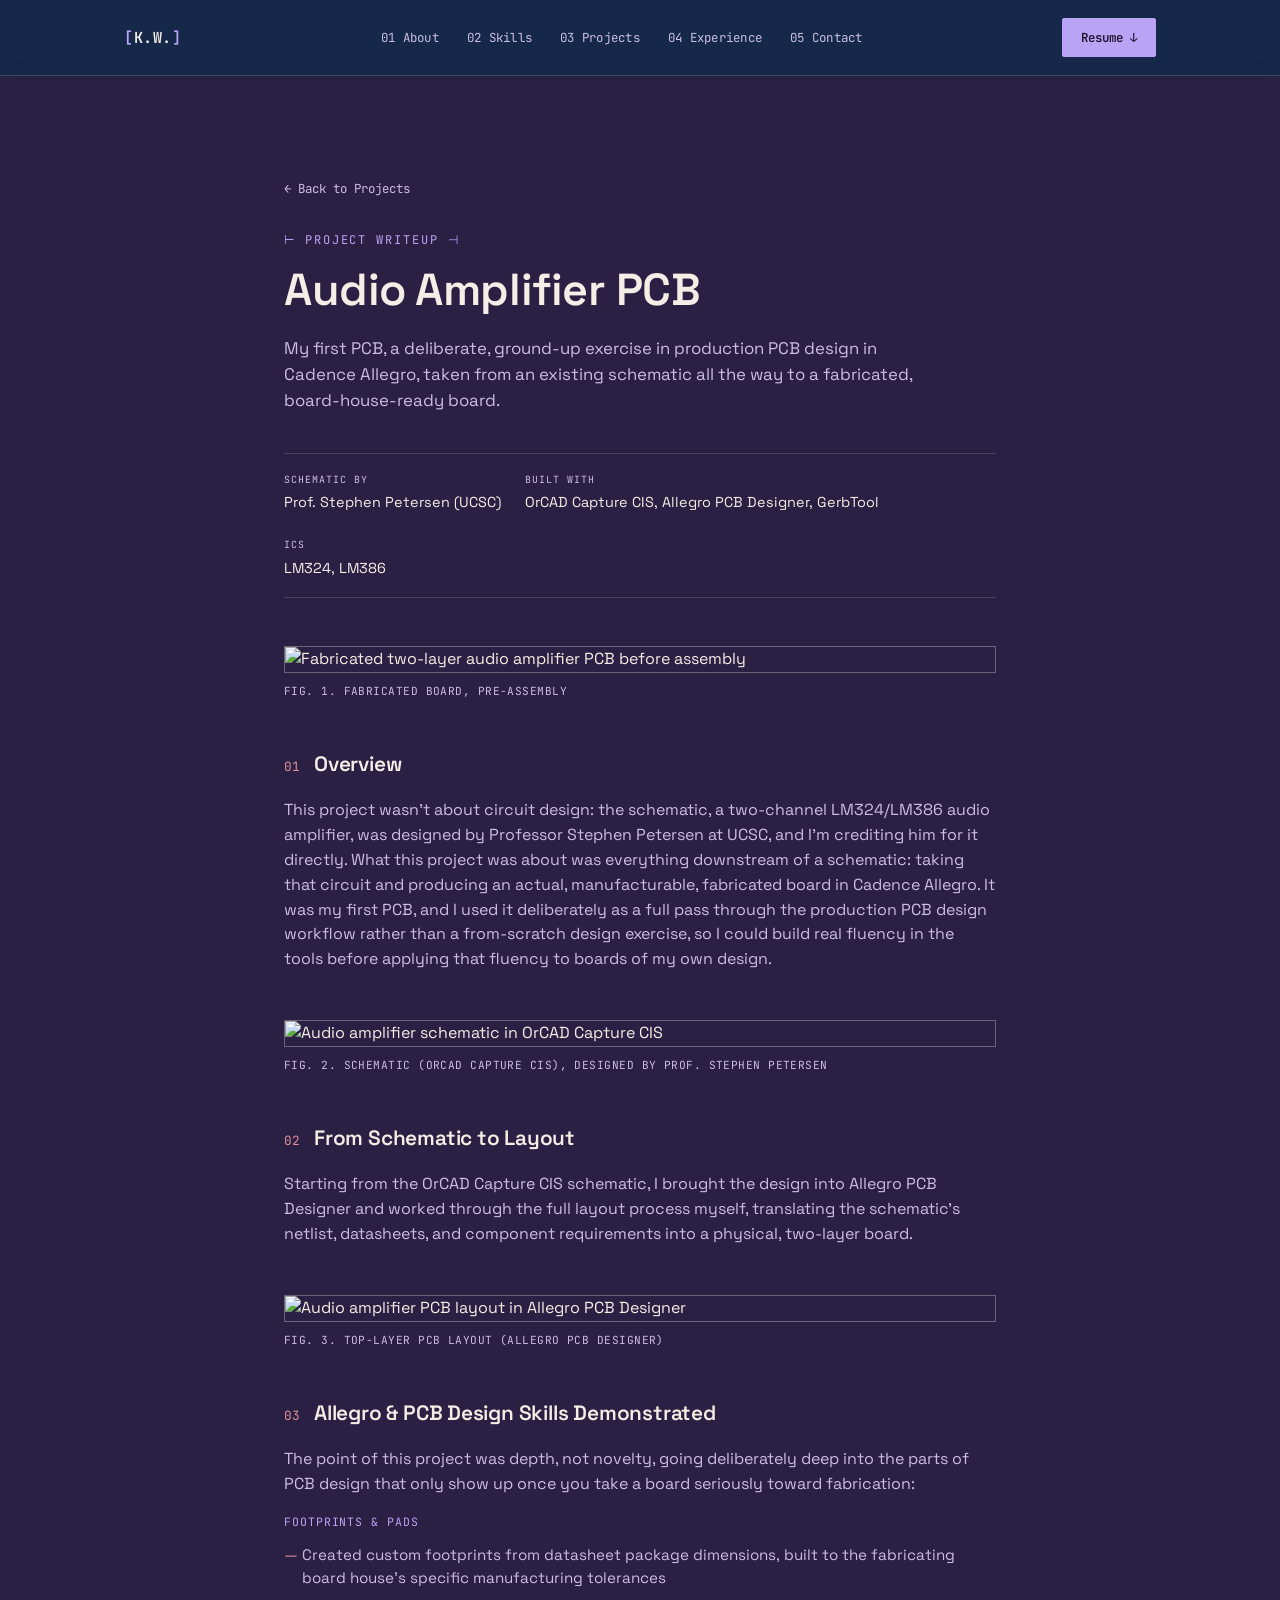
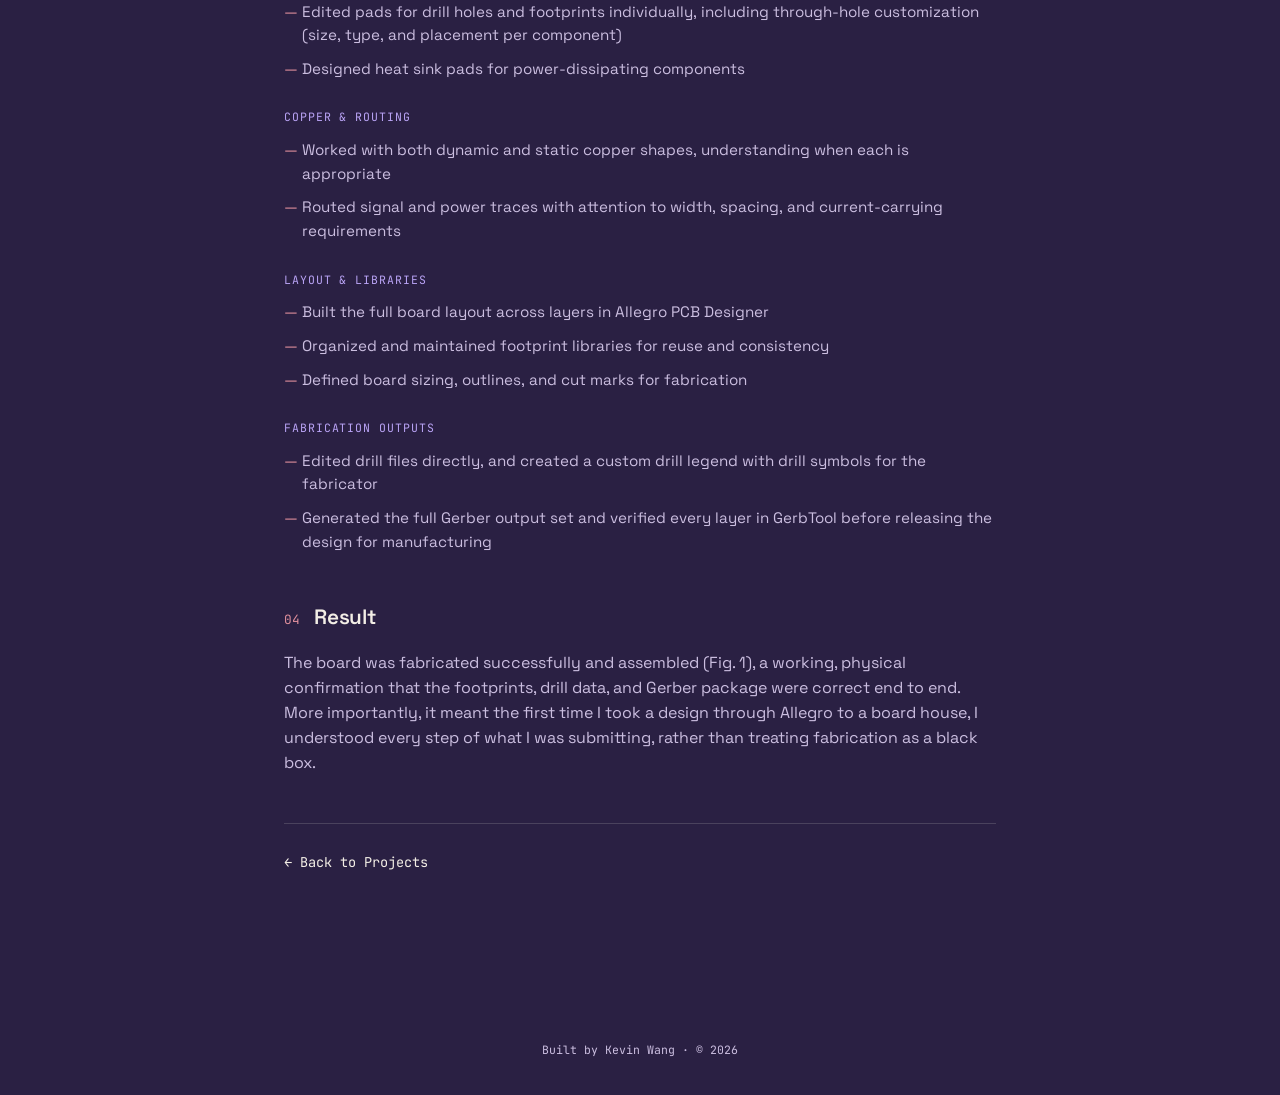
==== audio-amplifier-pcb.html @ eae04068 "initial website upload" ====
<!DOCTYPE html>
<html lang="en">
<head>
<meta charset="UTF-8">
<meta name="viewport" content="width=device-width, initial-scale=1.0">
<title>Audio Amplifier PCB, Kevin Wang</title>
<link rel="preconnect" href="https://fonts.googleapis.com">
<link href="https://fonts.googleapis.com/css2?family=Space+Grotesk:wght@400;500;600;700&family=JetBrains+Mono:wght@400;500;600&display=swap" rel="stylesheet">
<link rel="stylesheet" href="../styles.css">
<style>
  .writeup-shell {
    max-width: 760px;
    margin: 0 auto;
    padding: 100px 24px 120px;
  }
  .writeup-back {
    display: inline-block;
    font-family: var(--font-mono);
    font-size: 0.78rem;
    color: var(--paper-dim);
    margin-bottom: 32px;
    transition: color 0.15s ease;
  }
  .writeup-back:hover { color: var(--cyan); }

  .writeup-eyebrow {
    font-family: var(--font-mono);
    font-size: 0.75rem;
    letter-spacing: 0.16em;
    color: var(--cyan);
    margin-bottom: 16px;
  }

  .writeup-title {
    font-size: clamp(2rem, 4.5vw, 2.8rem);
    line-height: 1.1;
    margin-bottom: 20px;
  }

  .writeup-sub {
    color: var(--paper-dim);
    font-size: 1.05rem;
    max-width: 60ch;
    margin-bottom: 40px;
  }

  .writeup-meta {
    display: flex;
    flex-wrap: wrap;
    gap: 24px;
    border-top: 1px solid var(--line);
    border-bottom: 1px solid var(--line);
    padding: 18px 0;
    margin-bottom: 48px;
  }
  .writeup-meta-item { display: flex; flex-direction: column; gap: 4px; }
  .writeup-meta-label {
    font-family: var(--font-mono);
    font-size: 0.62rem;
    letter-spacing: 0.1em;
    text-transform: uppercase;
    color: var(--paper-dim);
  }
  .writeup-meta-value { font-size: 0.9rem; }

  .writeup-figure { margin-bottom: 48px; }
  .writeup-figure img {
    width: 100%;
    display: block;
    border: 1px solid var(--line-strong);
  }
  .writeup-figure figcaption {
    font-family: var(--font-mono);
    font-size: 0.7rem;
    color: var(--paper-dim);
    margin-top: 10px;
    letter-spacing: 0.04em;
  }

  .writeup-section { margin-bottom: 48px; }
  .writeup-section-head {
    display: flex;
    align-items: baseline;
    gap: 14px;
    margin-bottom: 18px;
  }
  .writeup-section-num {
    font-family: var(--font-mono);
    font-size: 0.8rem;
    color: var(--rust);
  }
  .writeup-section-head h2 { font-size: 1.3rem; }

  .writeup-section p {
    color: var(--paper-dim);
    margin-bottom: 16px;
  }
  .writeup-section p:last-child { margin-bottom: 0; }

  .writeup-section code {
    font-family: var(--font-mono);
    font-size: 0.85em;
    color: var(--paper);
    background: rgba(243, 238, 230, 0.06);
    padding: 1px 5px;
    border-radius: 2px;
  }

  .writeup-list { margin-bottom: 0; }
  .writeup-list li {
    color: var(--paper-dim);
    font-size: 0.95rem;
    padding-left: 18px;
    position: relative;
    margin-bottom: 10px;
  }
  .writeup-list li::before {
    content: '—';
    position: absolute;
    left: 0;
    color: var(--rust);
  }
  .writeup-list li strong { color: var(--paper); font-weight: 500; }

  .writeup-callout {
    border: 1px solid var(--line-strong);
    background: rgba(28, 21, 48, 0.5);
    padding: 20px 22px;
    font-size: 0.9rem;
    color: var(--paper-dim);
  }
  .writeup-callout strong { color: var(--paper); }

  .writeup-footer-links {
    display: flex;
    gap: 24px;
    flex-wrap: wrap;
    padding-top: 28px;
    border-top: 1px solid var(--line);
    font-family: var(--font-mono);
    font-size: 0.85rem;
  }
  .writeup-footer-links a:hover { color: var(--cyan); }

  .skill-group { margin-bottom: 28px; }
  .skill-group:last-child { margin-bottom: 0; }
  .skill-group-title {
    font-family: var(--font-mono);
    font-size: 0.72rem;
    letter-spacing: 0.08em;
    text-transform: uppercase;
    color: var(--cyan);
    margin-bottom: 12px;
  }
</style>
</head>
<body>

<header class="nav">
  <div class="nav-inner">
    <a href="../index.html#top" class="nav-mark">
      <span class="nav-mark-bracket">[</span>K.W.<span class="nav-mark-bracket">]</span>
    </a>
    <nav class="nav-links">
      <a href="../index.html#about">01 About</a>
      <a href="../index.html#skills">02 Skills</a>
      <a href="../index.html#projects">03 Projects</a>
      <a href="../index.html#experience">04 Experience</a>
      <a href="../index.html#contact">05 Contact</a>
    </nav>
    <a href="../resume.pdf" class="nav-resume" download>Resume ↓</a>
    <button class="nav-toggle" id="navToggle" aria-label="Toggle menu">
      <span></span><span></span><span></span>
    </button>
  </div>
</header>

<main class="writeup-shell">

  <a href="../index.html#projects" class="writeup-back">← Back to Projects</a>

  <div class="writeup-eyebrow">⊢ PROJECT WRITEUP ⊣</div>
  <h1 class="writeup-title">Audio Amplifier PCB</h1>
  <p class="writeup-sub">
    My first PCB, a deliberate, ground-up exercise in production PCB design in Cadence Allegro, taken from an
    existing schematic all the way to a fabricated, board-house-ready board.
  </p>

  <div class="writeup-meta">
    <div class="writeup-meta-item">
      <span class="writeup-meta-label">Schematic By</span>
      <span class="writeup-meta-value">Prof. Stephen Petersen (UCSC)</span>
    </div>
    <div class="writeup-meta-item">
      <span class="writeup-meta-label">Built With</span>
      <span class="writeup-meta-value">OrCAD Capture CIS, Allegro PCB Designer, GerbTool</span>
    </div>
    <div class="writeup-meta-item">
      <span class="writeup-meta-label">ICs</span>
      <span class="writeup-meta-value">LM324, LM386</span>
    </div>
  </div>

  <figure class="writeup-figure">
    <img src="../images/audio-physical-board.jpg" alt="Fabricated two-layer audio amplifier PCB before assembly">
    <figcaption>FIG. 1. FABRICATED BOARD, PRE-ASSEMBLY</figcaption>
  </figure>

  <section class="writeup-section">
    <div class="writeup-section-head">
      <span class="writeup-section-num">01</span>
      <h2>Overview</h2>
    </div>
    <p>
      This project wasn't about circuit design: the schematic, a two-channel LM324/LM386 audio amplifier, was
      designed by Professor Stephen Petersen at UCSC, and I'm crediting him for it directly. What this project was
      about was everything downstream of a schematic: taking that circuit and producing an actual, manufacturable,
      fabricated board in Cadence Allegro. It was my first PCB, and I used it deliberately as a full pass through
      the production PCB design workflow rather than a from-scratch design exercise, so I could build real fluency
      in the tools before applying that fluency to boards of my own design.
    </p>
  </section>

  <figure class="writeup-figure">
    <img src="../images/audio-schematic.jpg" alt="Audio amplifier schematic in OrCAD Capture CIS">
    <figcaption>FIG. 2. SCHEMATIC (ORCAD CAPTURE CIS), DESIGNED BY PROF. STEPHEN PETERSEN</figcaption>
  </figure>

  <section class="writeup-section">
    <div class="writeup-section-head">
      <span class="writeup-section-num">02</span>
      <h2>From Schematic to Layout</h2>
    </div>
    <p>
      Starting from the OrCAD Capture CIS schematic, I brought the design into Allegro PCB Designer and worked
      through the full layout process myself, translating the schematic's netlist, datasheets, and component
      requirements into a physical, two-layer board.
    </p>
  </section>

  <figure class="writeup-figure">
    <img src="../images/audio-pcb-layout.jpg" alt="Audio amplifier PCB layout in Allegro PCB Designer">
    <figcaption>FIG. 3. TOP-LAYER PCB LAYOUT (ALLEGRO PCB DESIGNER)</figcaption>
  </figure>

  <section class="writeup-section">
    <div class="writeup-section-head">
      <span class="writeup-section-num">03</span>
      <h2>Allegro &amp; PCB Design Skills Demonstrated</h2>
    </div>
    <p>
      The point of this project was depth, not novelty, going deliberately deep into the parts of PCB design that
      only show up once you take a board seriously toward fabrication:
    </p>

    <div class="skill-group">
      <div class="skill-group-title">Footprints &amp; Pads</div>
      <ul class="writeup-list">
        <li>Created custom footprints from datasheet package dimensions, built to the fabricating board house's specific manufacturing tolerances</li>
        <li>Edited pads for drill holes and footprints individually, including through-hole customization (size, type, and placement per component)</li>
        <li>Designed heat sink pads for power-dissipating components</li>
      </ul>
    </div>

    <div class="skill-group">
      <div class="skill-group-title">Copper &amp; Routing</div>
      <ul class="writeup-list">
        <li>Worked with both dynamic and static copper shapes, understanding when each is appropriate</li>
        <li>Routed signal and power traces with attention to width, spacing, and current-carrying requirements</li>
      </ul>
    </div>

    <div class="skill-group">
      <div class="skill-group-title">Layout &amp; Libraries</div>
      <ul class="writeup-list">
        <li>Built the full board layout across layers in Allegro PCB Designer</li>
        <li>Organized and maintained footprint libraries for reuse and consistency</li>
        <li>Defined board sizing, outlines, and cut marks for fabrication</li>
      </ul>
    </div>

    <div class="skill-group">
      <div class="skill-group-title">Fabrication Outputs</div>
      <ul class="writeup-list">
        <li>Edited drill files directly, and created a custom drill legend with drill symbols for the fabricator</li>
        <li>Generated the full Gerber output set and verified every layer in GerbTool before releasing the design for manufacturing</li>
      </ul>
    </div>
  </section>

  <section class="writeup-section">
    <div class="writeup-section-head">
      <span class="writeup-section-num">04</span>
      <h2>Result</h2>
    </div>
    <p>
      The board was fabricated successfully and assembled (Fig. 1), a working, physical confirmation that the
      footprints, drill data, and Gerber package were correct end to end. More importantly, it meant the first
      time I took a design through Allegro to a board house, I understood every step of what I was submitting,
      rather than treating fabrication as a black box.
    </p>
  </section>

  <div class="writeup-footer-links">
    <a href="../index.html#projects">← Back to Projects</a>
  </div>

</main>

<footer class="footer">
  <div class="footer-inner">
    <p class="footer-note">Built by Kevin Wang · © 2026</p>
  </div>
</footer>

<script src="../script.js"></script>
</body>
</html>
---- styles.css ----
/* ============================================
   TOKENS
   ============================================ */
:root {
  --ink-blue: #2A2043;        /* primary background — soft plum/lavender */
  --ink-blue-deep: #1C1530;   /* panels / cards */
  --paper: #F3EEE6;           /* primary text / linework */
  --paper-dim: #CBBEE0;       /* secondary text — soft lavender-grey */
  --cyan: #B9A3F5;            /* accent linework — lavender */
  --rust: #E08F9C;            /* annotation accent — dusty rose */
  --rust-dim: #8a4f5a;

  --font-display: 'Space Grotesk', sans-serif;
  --font-mono: 'JetBrains Mono', monospace;

  --line: rgba(243, 238, 230, 0.16);
  --line-strong: rgba(243, 238, 230, 0.32);

  --container: 1080px;
  --radius: 2px;
}

/* ============================================
   RESET / BASE
   ============================================ */
* { box-sizing: border-box; margin: 0; padding: 0; }

html { scroll-behavior: smooth; }

@media (prefers-reduced-motion: reduce) {
  html { scroll-behavior: auto; }
  * { animation-duration: 0.01ms !important; animation-iteration-count: 1 !important; transition-duration: 0.01ms !important; }
}

body {
  background: var(--ink-blue);
  color: var(--paper);
  font-family: var(--font-display);
  line-height: 1.55;
  -webkit-font-smoothing: antialiased;
}

a {
  color: inherit;
  text-decoration: none;
}

ul { list-style: none; }

img { max-width: 100%; display: block; }

:focus-visible {
  outline: 2px solid var(--cyan);
  outline-offset: 3px;
}

h1, h2, h3 { font-weight: 600; letter-spacing: -0.01em; }

/* ============================================
   BLUEPRINT GRID TEXTURE
   ============================================ */
.blueprint-grid {
  position: absolute;
  inset: 0;
  background-image:
    linear-gradient(var(--line) 1px, transparent 1px),
    linear-gradient(90deg, var(--line) 1px, transparent 1px),
    linear-gradient(var(--line-strong) 1px, transparent 1px),
    linear-gradient(90deg, var(--line-strong) 1px, transparent 1px);
  background-size: 24px 24px, 24px 24px, 120px 120px, 120px 120px;
  mask-image: radial-gradient(ellipse 80% 70% at 50% 30%, #000 30%, transparent 85%);
  pointer-events: none;
  z-index: 0;
}

/* ============================================
   NAV
   ============================================ */
.nav {
  position: sticky;
  top: 0;
  z-index: 100;
  background: rgba(19, 41, 75, 0.88);
  backdrop-filter: blur(8px);
  border-bottom: 1px solid var(--line);
}

.nav-inner {
  max-width: var(--container);
  margin: 0 auto;
  padding: 18px 24px;
  display: flex;
  align-items: center;
  justify-content: space-between;
  gap: 24px;
}

.nav-mark {
  font-family: var(--font-mono);
  font-weight: 600;
  font-size: 0.95rem;
  letter-spacing: 0.04em;
}

.nav-mark-bracket { color: var(--cyan); }

.nav-links {
  display: flex;
  gap: 28px;
  font-family: var(--font-mono);
  font-size: 0.78rem;
  letter-spacing: 0.02em;
  color: var(--paper-dim);
}

.nav-links a { transition: color 0.15s ease; }
.nav-links a:hover { color: var(--cyan); }

.nav-resume {
  font-family: var(--font-mono);
  font-weight: 600;
  font-size: 0.78rem;
  background: var(--cyan);
  color: var(--ink-blue-deep);
  border: 1px solid var(--cyan);
  padding: 9px 18px;
  border-radius: var(--radius);
  white-space: nowrap;
  transition: transform 0.15s ease, box-shadow 0.15s ease;
}
.nav-resume:hover {
  transform: translateY(-2px);
  box-shadow: 0 6px 18px rgba(185, 163, 245, 0.35);
}

.nav-toggle {
  display: none;
  flex-direction: column;
  gap: 4px;
  background: none;
  border: none;
  cursor: pointer;
  padding: 6px;
}
.nav-toggle span {
  width: 20px;
  height: 2px;
  background: var(--paper);
}

/* ============================================
   HERO
   ============================================ */
.hero {
  position: relative;
  padding: 100px 24px 60px;
  overflow: hidden;
}

.hero-inner {
  position: relative;
  z-index: 1;
  max-width: var(--container);
  margin: 0 auto;
}

.hero-eyebrow {
  font-family: var(--font-mono);
  font-size: 0.78rem;
  letter-spacing: 0.18em;
  color: var(--cyan);
  margin-bottom: 24px;
}

.dim-tick { color: var(--rust); }

.hero-name {
  font-size: clamp(2.6rem, 6vw, 4.6rem);
  line-height: 1.05;
  margin-bottom: 20px;
  max-width: 16ch;
}

.hero-tagline {
  font-size: 1.1rem;
  color: var(--paper-dim);
  max-width: 56ch;
  margin-bottom: 36px;
}

.hero-actions {
  display: flex;
  gap: 16px;
  margin-bottom: 64px;
  flex-wrap: wrap;
}

.btn {
  font-family: var(--font-mono);
  font-size: 0.85rem;
  padding: 13px 24px;
  border-radius: var(--radius);
  border: 1px solid transparent;
  transition: transform 0.15s ease, border-color 0.15s ease, background 0.15s ease;
  display: inline-block;
}

.btn-primary {
  background: var(--cyan);
  color: var(--ink-blue-deep);
  font-weight: 600;
}
.btn-primary:hover { transform: translateY(-2px); }

.btn-ghost {
  border-color: var(--line-strong);
  color: var(--paper);
}
.btn-ghost:hover { border-color: var(--cyan); color: var(--cyan); }

/* ============================================
   TITLE BLOCK (signature element)
   ============================================ */
.title-block {
  border: 1px solid var(--line-strong);
  background: rgba(28, 21, 48, 0.6);
  max-width: 640px;
}

.tb-row {
  display: flex;
  border-bottom: 1px solid var(--line-strong);
}
.tb-row:last-child { border-bottom: none; }

.tb-row-title { padding: 14px 18px; gap: 12px; align-items: baseline; flex-wrap: wrap; }

.tb-grid-4 {
  display: grid;
  grid-template-columns: repeat(4, 1fr);
}
.tb-grid-4 > div {
  padding: 12px 18px;
  border-right: 1px solid var(--line);
  display: flex;
  flex-direction: column;
  gap: 4px;
}
.tb-grid-4 > div:last-child { border-right: none; }

.tb-label {
  font-family: var(--font-mono);
  font-size: 0.62rem;
  letter-spacing: 0.1em;
  color: var(--paper-dim);
  text-transform: uppercase;
}

.tb-value {
  font-family: var(--font-mono);
  font-size: 0.82rem;
  color: var(--paper);
}

.title-block-footer {
  max-width: 100%;
  margin-bottom: 20px;
}

/* ============================================
   SECTION SHELL
   ============================================ */
.section {
  padding: 96px 24px;
  position: relative;
}

.section-alt {
  background: var(--ink-blue-deep);
  border-top: 1px solid var(--line);
  border-bottom: 1px solid var(--line);
}

.section-inner {
  max-width: var(--container);
  margin: 0 auto;
}

.section-head {
  display: flex;
  align-items: baseline;
  gap: 16px;
  margin-bottom: 48px;
}

.section-num {
  font-family: var(--font-mono);
  font-size: 0.85rem;
  color: var(--rust);
}

.section-head h2 {
  font-size: 1.8rem;
}

.section-rule {
  flex: 1;
  height: 1px;
  background: var(--line-strong);
}

.section-intro {
  color: var(--paper-dim);
  margin-bottom: 36px;
  max-width: 60ch;
}

/* ============================================
   ABOUT
   ============================================ */
.about-grid {
  display: grid;
  grid-template-columns: 260px 1fr;
  gap: 56px;
}

.photo-placeholder {
  aspect-ratio: 4 / 5;
  border: 1px dashed var(--line-strong);
  display: flex;
  align-items: center;
  justify-content: center;
  text-align: center;
  font-family: var(--font-mono);
  font-size: 0.78rem;
  color: var(--paper-dim);
  letter-spacing: 0.04em;
}

.photo-caption {
  font-family: var(--font-mono);
  font-size: 0.68rem;
  color: var(--paper-dim);
  margin-top: 10px;
  letter-spacing: 0.06em;
}

.about-text p { color: var(--paper-dim); margin-bottom: 18px; }

.about-facts {
  margin-top: 28px;
  border-top: 1px solid var(--line);
}
.about-facts li {
  display: flex;
  justify-content: space-between;
  padding: 11px 0;
  border-bottom: 1px solid var(--line);
  font-size: 0.92rem;
}
.fact-label { color: var(--paper-dim); font-family: var(--font-mono); font-size: 0.78rem; }
.fact-value { font-weight: 500; }

/* ============================================
   SKILLS
   ============================================ */
.skills-grid {
  display: grid;
  grid-template-columns: repeat(4, 1fr);
  gap: 1px;
  background: var(--line);
  border: 1px solid var(--line);
}

.skill-card {
  background: var(--ink-blue-deep);
  padding: 28px 22px;
}

.skill-card-head {
  display: flex;
  align-items: center;
  gap: 10px;
  margin-bottom: 18px;
}

.skill-icon { color: var(--cyan); font-size: 1.1rem; }

.skill-card h3 { font-size: 1rem; }

.skill-tags {
  display: flex;
  flex-wrap: wrap;
  gap: 8px;
}

.tag {
  font-family: var(--font-mono);
  font-size: 0.72rem;
  border: 1px solid var(--line-strong);
  padding: 5px 10px;
  border-radius: var(--radius);
  color: var(--paper-dim);
}

/* ============================================
   PROJECTS
   ============================================ */
.projects-grid {
  display: grid;
  grid-template-columns: repeat(auto-fit, minmax(300px, 1fr));
  gap: 28px;
}

.project-card {
  border: 1px solid var(--line-strong);
  background: rgba(28, 21, 48, 0.4);
  display: flex;
  flex-direction: column;
  transition: border-color 0.15s ease;
}
.project-card:hover { border-color: var(--cyan); }

.project-card-clickable { cursor: pointer; }
.project-card-clickable .project-links a { position: relative; z-index: 1; }

.project-sheet-no {
  font-family: var(--font-mono);
  font-size: 0.65rem;
  letter-spacing: 0.1em;
  color: var(--rust);
  padding: 10px 18px;
  border-bottom: 1px solid var(--line);
}

.project-thumb {
  aspect-ratio: 16 / 10;
  border-bottom: 1px solid var(--line);
  display: flex;
  align-items: center;
  justify-content: center;
  text-align: center;
  font-family: var(--font-mono);
  font-size: 0.75rem;
  color: var(--paper-dim);
  background:
    repeating-linear-gradient(45deg, transparent, transparent 8px, rgba(243,238,230,0.03) 8px, rgba(243,238,230,0.03) 9px);
  overflow: hidden;
}

.project-thumb img {
  width: 100%;
  height: 100%;
  object-fit: cover;
}

.project-body { padding: 20px; flex: 1; display: flex; flex-direction: column; }

.project-body h3 { font-size: 1.1rem; margin-bottom: 6px; }

.project-meta {
  font-family: var(--font-mono);
  font-size: 0.72rem;
  color: var(--cyan);
  margin-bottom: 14px;
}

.project-desc {
  color: var(--paper-dim);
  font-size: 0.92rem;
  margin-bottom: 14px;
}

.project-results {
  margin-bottom: 18px;
  flex: 1;
}
.project-results li {
  font-size: 0.85rem;
  color: var(--paper-dim);
  padding-left: 16px;
  position: relative;
  margin-bottom: 6px;
}
.project-results li::before {
  content: '—';
  position: absolute;
  left: 0;
  color: var(--rust);
}

.project-links {
  display: flex;
  gap: 18px;
  font-family: var(--font-mono);
  font-size: 0.76rem;
  padding-top: 14px;
  border-top: 1px solid var(--line);
}
.project-links a:hover { color: var(--cyan); }
.project-links-pending { color: var(--paper-dim); font-style: italic; }

/* ============================================
   EXPERIENCE / TIMELINE
   ============================================ */
.timeline {
  position: relative;
  padding-left: 28px;
  border-left: 1px solid var(--line-strong);
}

.timeline-item {
  position: relative;
  padding-bottom: 44px;
}
.timeline-item:last-child { padding-bottom: 0; }

.timeline-marker {
  position: absolute;
  left: -33px;
  top: 4px;
  width: 9px;
  height: 9px;
  border-radius: 50%;
  background: var(--ink-blue-deep);
  border: 2px solid var(--cyan);
}

.timeline-top {
  display: flex;
  justify-content: space-between;
  flex-wrap: wrap;
  gap: 8px;
  margin-bottom: 4px;
}

.timeline-top h3 { font-size: 1.05rem; }

.timeline-date {
  font-family: var(--font-mono);
  font-size: 0.74rem;
  color: var(--paper-dim);
  white-space: nowrap;
}

.timeline-org {
  font-size: 0.88rem;
  color: var(--cyan);
  margin-bottom: 10px;
}

.timeline-list li {
  font-size: 0.9rem;
  color: var(--paper-dim);
  padding-left: 16px;
  position: relative;
  margin-bottom: 6px;
}
.timeline-list li::before {
  content: '—';
  position: absolute;
  left: 0;
  color: var(--rust);
}

/* ============================================
   CONTACT
   ============================================ */
.contact-grid {
  display: grid;
  grid-template-columns: 1.4fr 1fr;
  gap: 40px;
  align-items: start;
}

.contact-text p { color: var(--paper-dim); margin-bottom: 18px; max-width: 50ch; }

.contact-email {
  font-family: var(--font-mono);
  font-size: 1.1rem;
  color: var(--cyan);
  border-bottom: 1px solid var(--cyan);
  padding-bottom: 2px;
}

.contact-links {
  display: flex;
  flex-direction: column;
  gap: 4px;
  border-top: 1px solid var(--line);
}
.contact-links li {
  border-bottom: 1px solid var(--line);
}
.contact-links a {
  display: block;
  padding: 14px 4px;
  font-family: var(--font-mono);
  font-size: 0.88rem;
  transition: color 0.15s ease;
}
.contact-links a:hover { color: var(--cyan); }

/* ============================================
   FOOTER
   ============================================ */
.footer {
  padding: 48px 24px 36px;
}
.footer-inner {
  max-width: var(--container);
  margin: 0 auto;
}
.footer-note {
  font-family: var(--font-mono);
  font-size: 0.72rem;
  color: var(--paper-dim);
  text-align: center;
}

/* ============================================
   RESPONSIVE
   ============================================ */
@media (max-width: 860px) {
  .skills-grid { grid-template-columns: repeat(2, 1fr); }
  .about-grid { grid-template-columns: 1fr; }
  .photo-placeholder { max-width: 220px; }
  .contact-grid { grid-template-columns: 1fr; }
}

@media (max-width: 680px) {
  .nav-links { display: none; }
  .nav-links-open {
    display: flex;
    flex-direction: column;
    position: absolute;
    top: 100%;
    left: 0;
    right: 0;
    background: var(--ink-blue);
    border-bottom: 1px solid var(--line);
    padding: 16px 24px 20px;
    gap: 16px;
  }
  .nav-toggle { display: flex; }
  .tb-grid-4 { grid-template-columns: repeat(2, 1fr); }
  .tb-grid-4 > div:nth-child(2n) { border-right: none; }
  .tb-grid-4 > div:nth-child(-n+2) { border-bottom: 1px solid var(--line); }
  .skills-grid { grid-template-columns: 1fr; }
  .hero { padding-top: 70px; }
}

@media (max-width: 460px) {
  .nav-resume { display: none; }
}
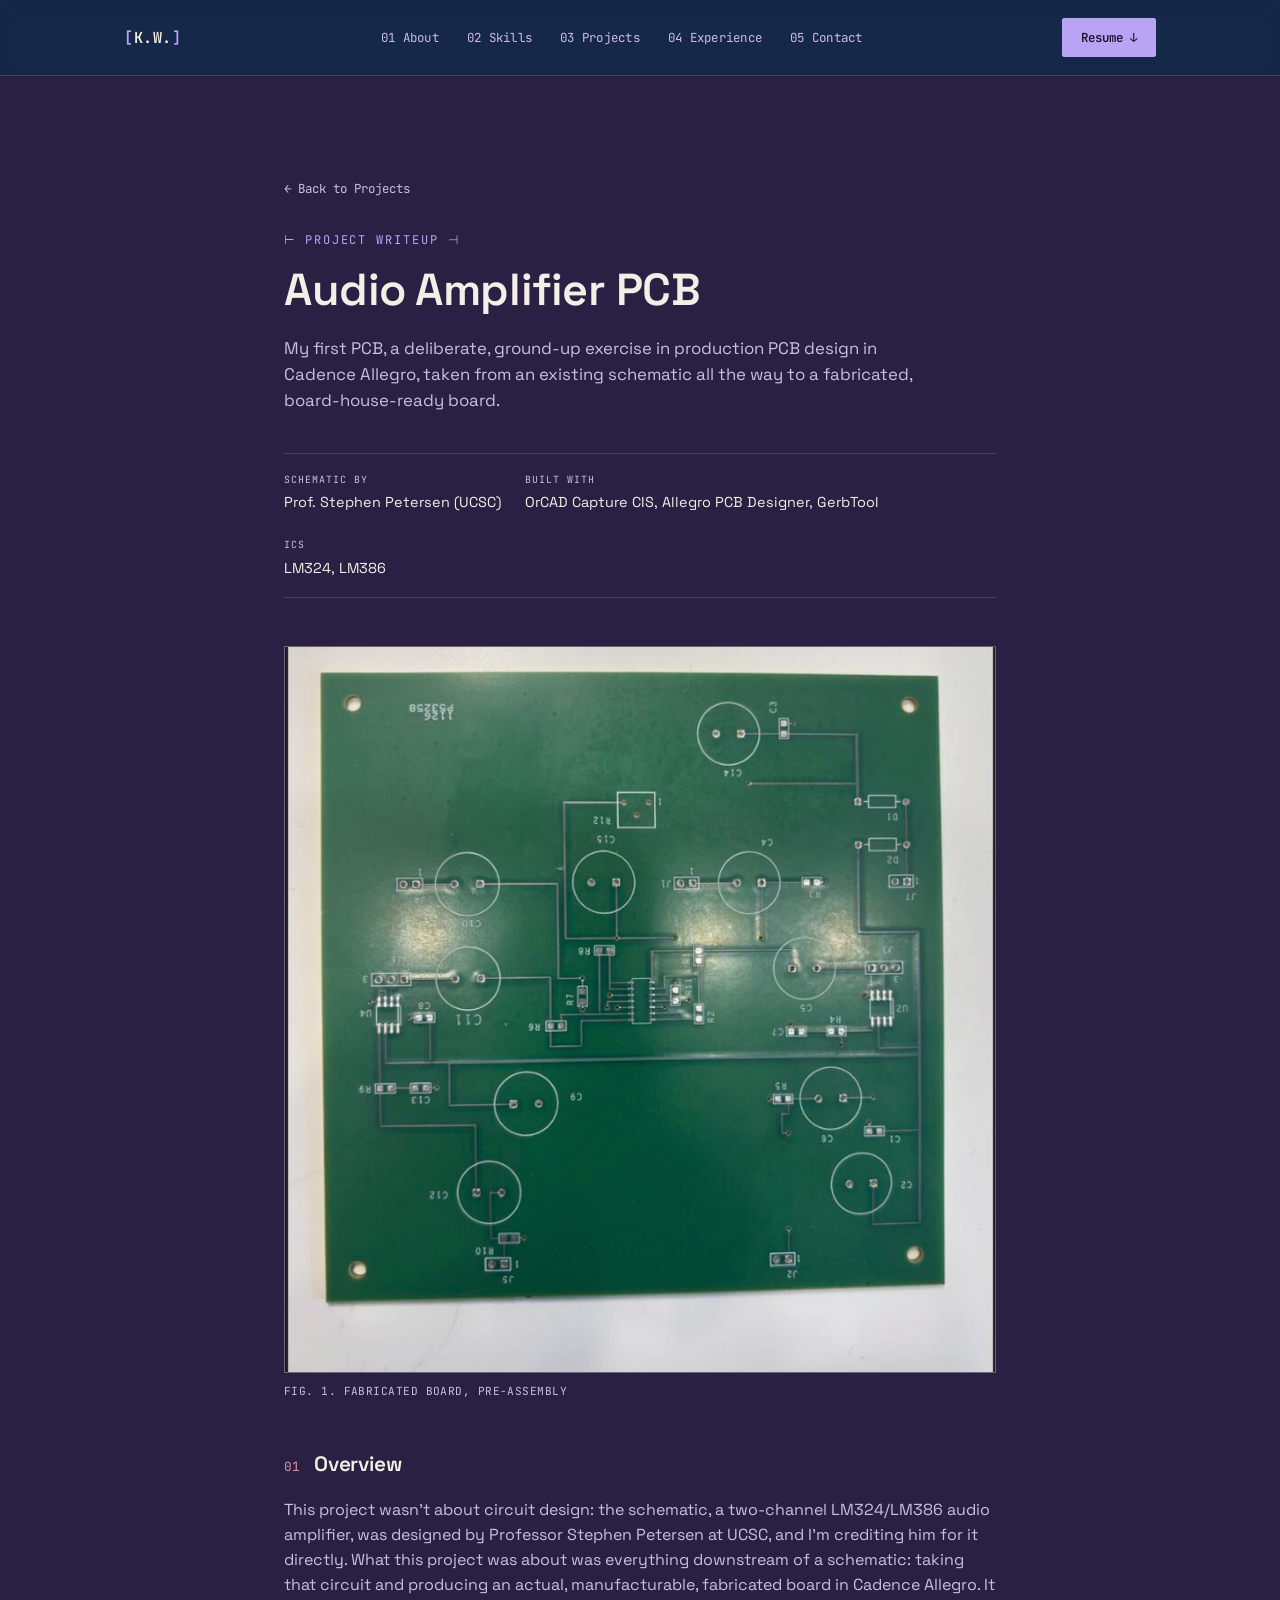
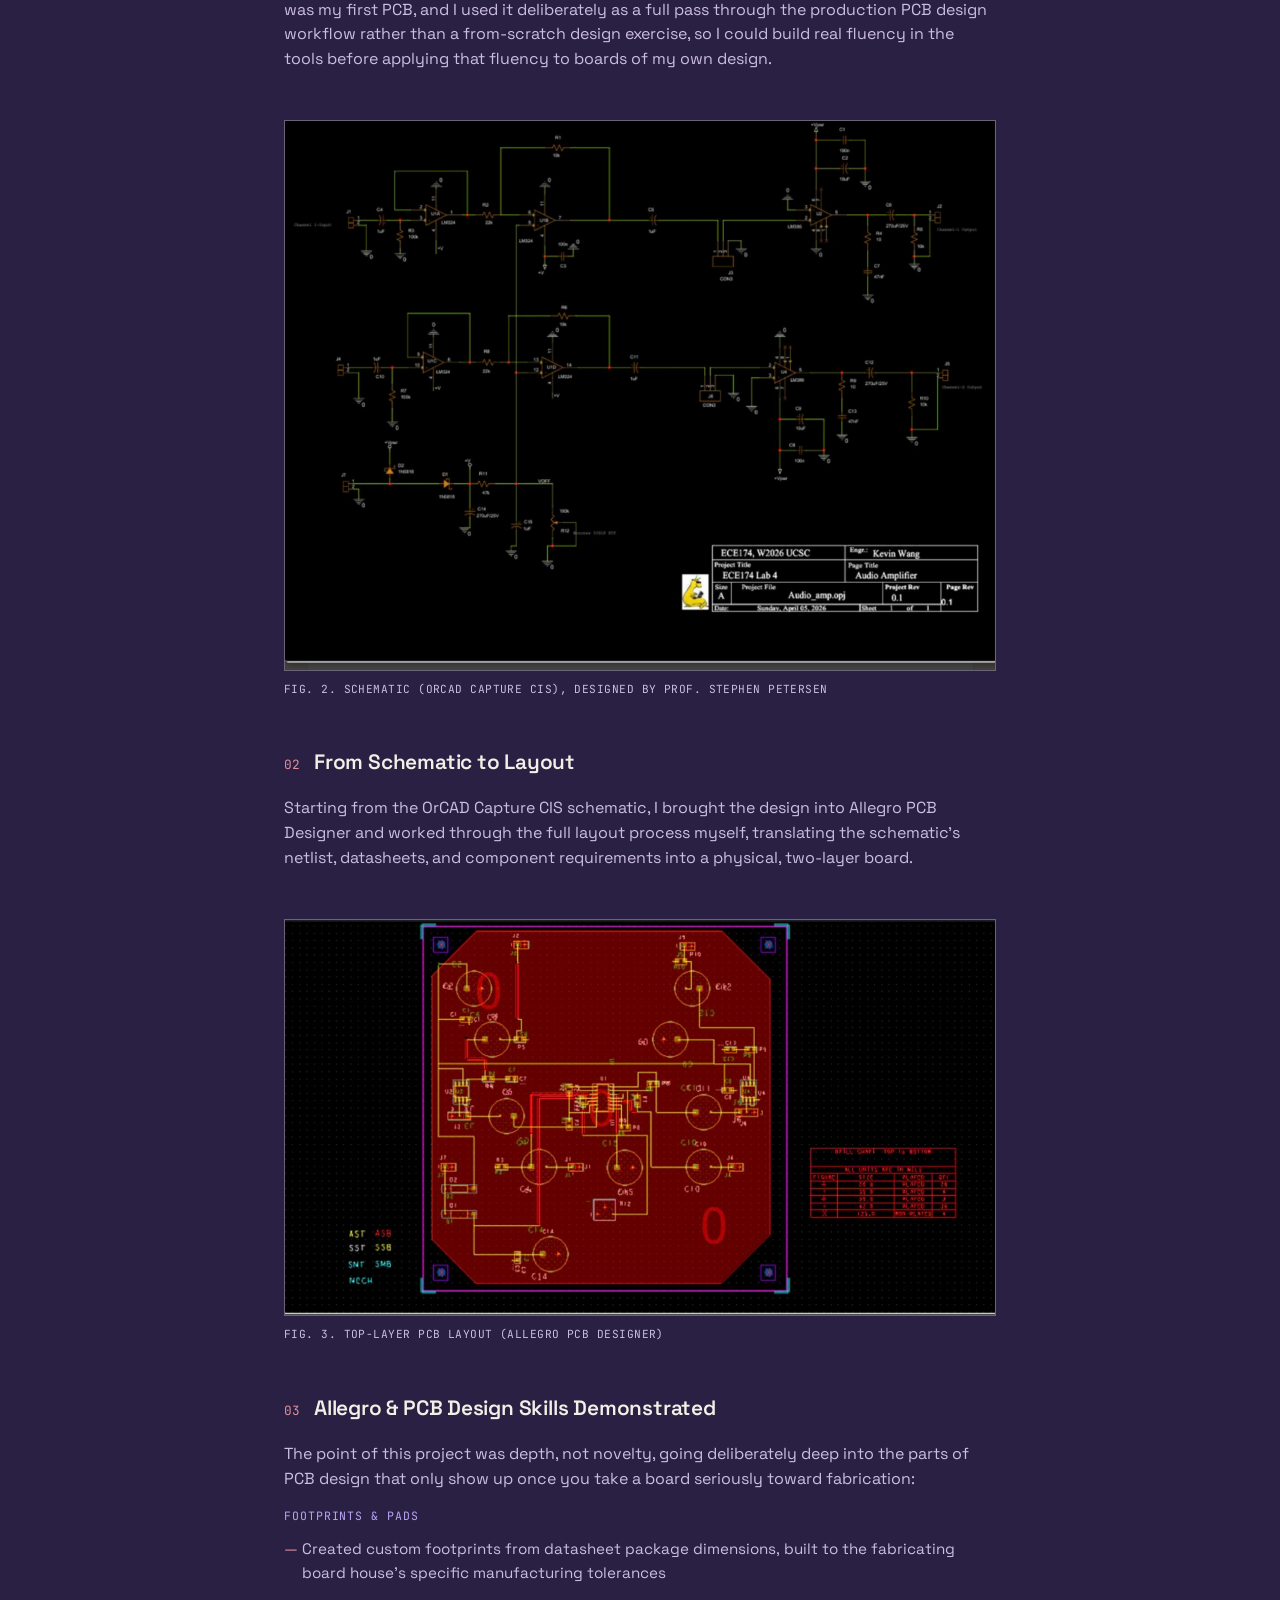
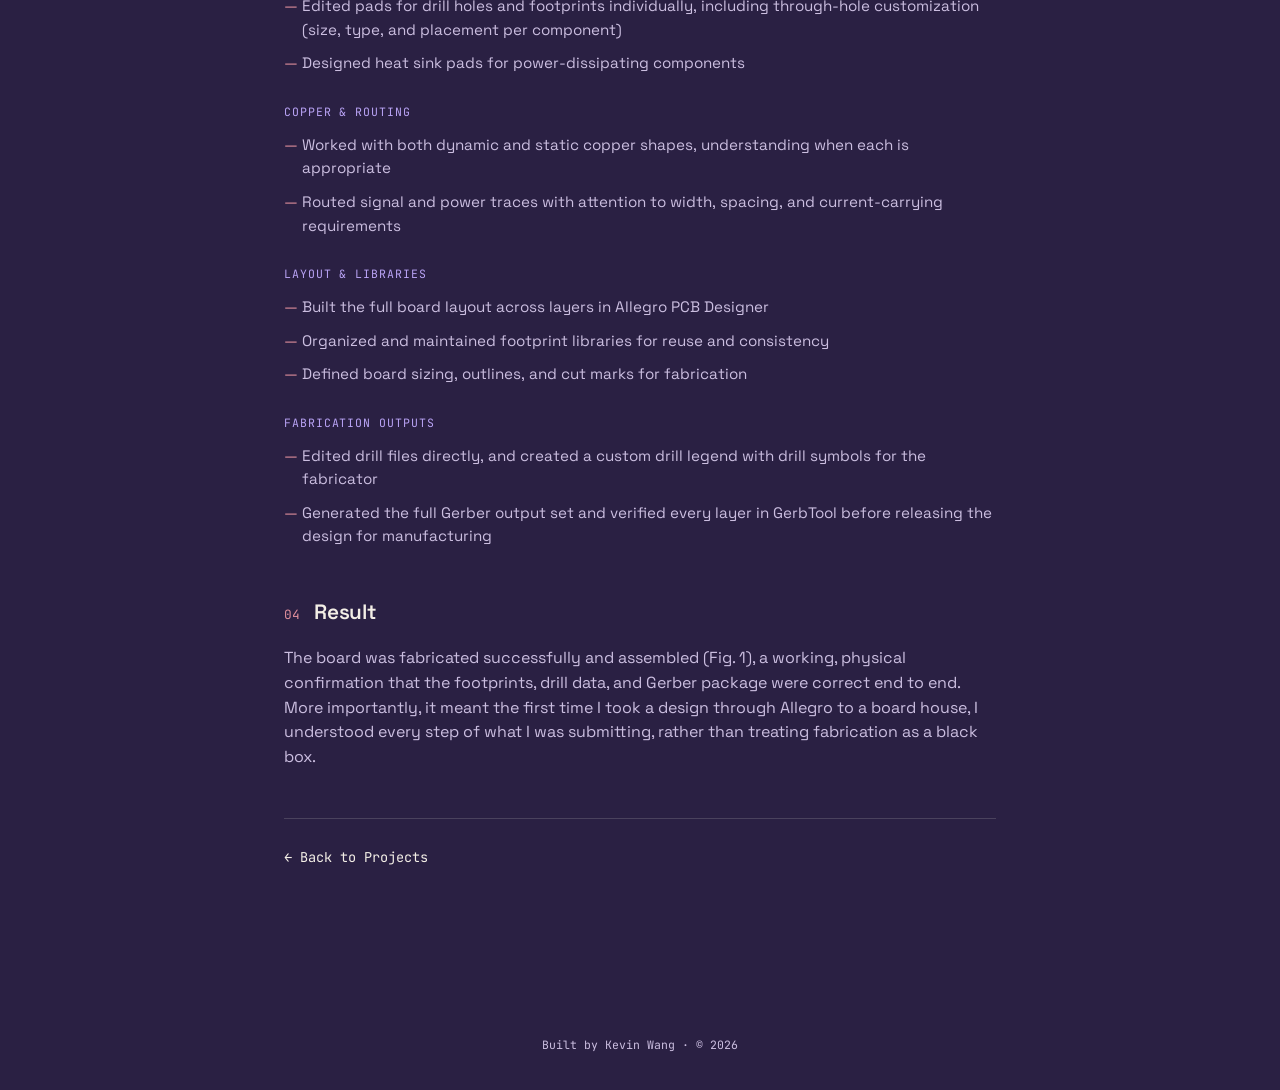
==== commit a8c3a4ee: "Add files via upload" ====
--- a/audio-amplifier-pcb.html
+++ b/audio-amplifier-pcb.html
@@ -6,7 +6,7 @@
 <title>Audio Amplifier PCB, Kevin Wang</title>
 <link rel="preconnect" href="https://fonts.googleapis.com">
 <link href="https://fonts.googleapis.com/css2?family=Space+Grotesk:wght@400;500;600;700&family=JetBrains+Mono:wght@400;500;600&display=swap" rel="stylesheet">
-<link rel="stylesheet" href="../styles.css">
+<link rel="stylesheet" href="styles.css">
 <style>
   .writeup-shell {
     max-width: 760px;
@@ -158,17 +158,17 @@
 
 <header class="nav">
   <div class="nav-inner">
-    <a href="../index.html#top" class="nav-mark">
+    <a href="index.html#top" class="nav-mark">
       <span class="nav-mark-bracket">[</span>K.W.<span class="nav-mark-bracket">]</span>
     </a>
     <nav class="nav-links">
-      <a href="../index.html#about">01 About</a>
-      <a href="../index.html#skills">02 Skills</a>
-      <a href="../index.html#projects">03 Projects</a>
-      <a href="../index.html#experience">04 Experience</a>
-      <a href="../index.html#contact">05 Contact</a>
+      <a href="index.html#about">01 About</a>
+      <a href="index.html#skills">02 Skills</a>
+      <a href="index.html#projects">03 Projects</a>
+      <a href="index.html#experience">04 Experience</a>
+      <a href="index.html#contact">05 Contact</a>
     </nav>
-    <a href="../resume.pdf" class="nav-resume" download>Resume ↓</a>
+    <a href="resume.pdf" class="nav-resume" download>Resume ↓</a>
     <button class="nav-toggle" id="navToggle" aria-label="Toggle menu">
       <span></span><span></span><span></span>
     </button>
@@ -177,7 +177,7 @@
 
 <main class="writeup-shell">
 
-  <a href="../index.html#projects" class="writeup-back">← Back to Projects</a>
+  <a href="index.html#projects" class="writeup-back">← Back to Projects</a>
 
   <div class="writeup-eyebrow">⊢ PROJECT WRITEUP ⊣</div>
   <h1 class="writeup-title">Audio Amplifier PCB</h1>
@@ -202,7 +202,7 @@
   </div>
 
   <figure class="writeup-figure">
-    <img src="../images/audio-physical-board.jpg" alt="Fabricated two-layer audio amplifier PCB before assembly">
+    <img src="audio-physical-board.jpg" alt="Fabricated two-layer audio amplifier PCB before assembly">
     <figcaption>FIG. 1. FABRICATED BOARD, PRE-ASSEMBLY</figcaption>
   </figure>
 
@@ -222,7 +222,7 @@
   </section>
 
   <figure class="writeup-figure">
-    <img src="../images/audio-schematic.jpg" alt="Audio amplifier schematic in OrCAD Capture CIS">
+    <img src="audio-schematic.jpg" alt="Audio amplifier schematic in OrCAD Capture CIS">
     <figcaption>FIG. 2. SCHEMATIC (ORCAD CAPTURE CIS), DESIGNED BY PROF. STEPHEN PETERSEN</figcaption>
   </figure>
 
@@ -239,7 +239,7 @@
   </section>
 
   <figure class="writeup-figure">
-    <img src="../images/audio-pcb-layout.jpg" alt="Audio amplifier PCB layout in Allegro PCB Designer">
+    <img src="audio-pcb-layout.jpg" alt="Audio amplifier PCB layout in Allegro PCB Designer">
     <figcaption>FIG. 3. TOP-LAYER PCB LAYOUT (ALLEGRO PCB DESIGNER)</figcaption>
   </figure>
 
@@ -302,7 +302,7 @@
   </section>
 
   <div class="writeup-footer-links">
-    <a href="../index.html#projects">← Back to Projects</a>
+    <a href="index.html#projects">← Back to Projects</a>
   </div>
 
 </main>
@@ -313,6 +313,6 @@
   </div>
 </footer>
 
-<script src="../script.js"></script>
+<script src="script.js"></script>
 </body>
 </html>
